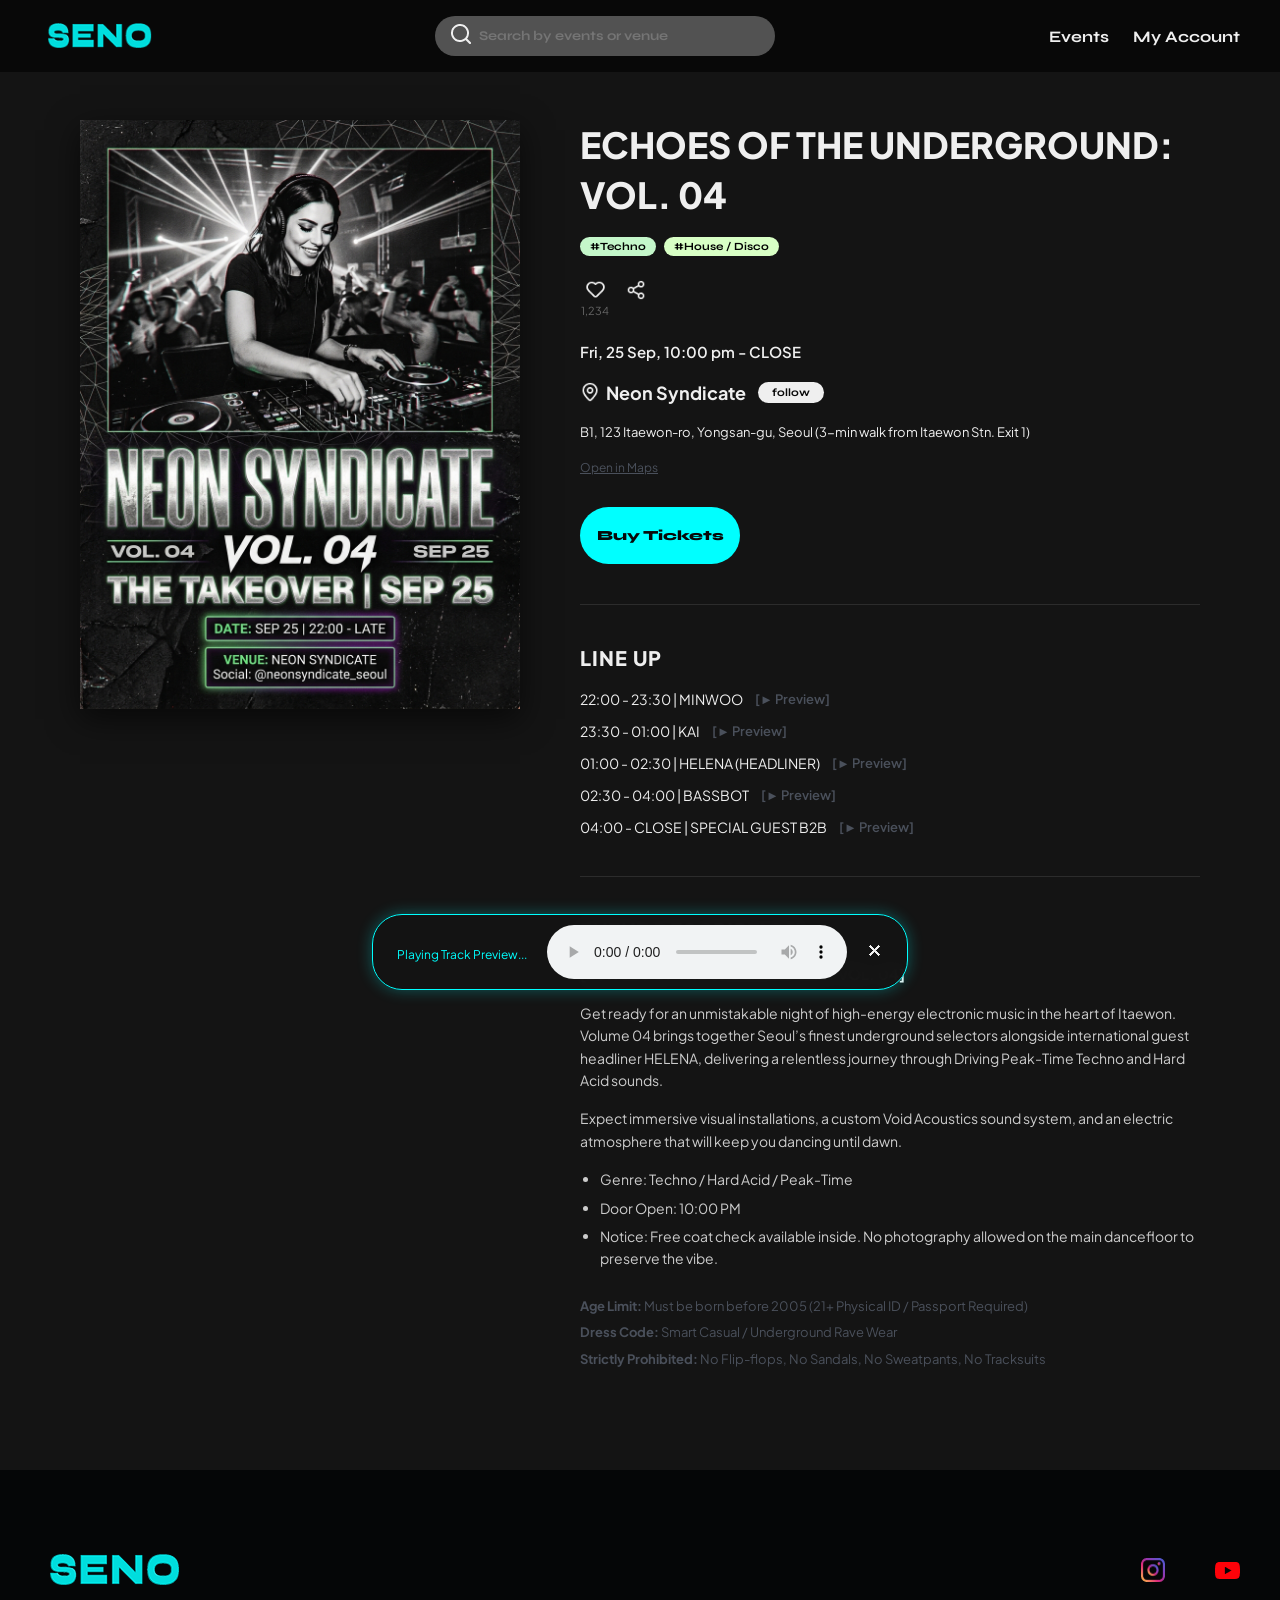
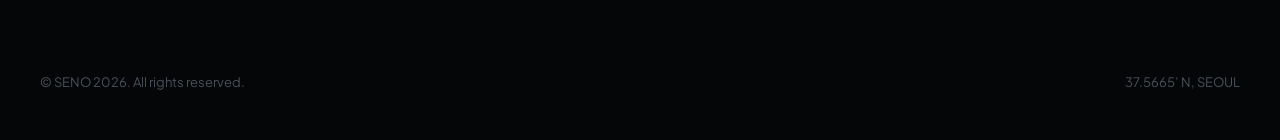
==== event-detail1.html @ 394ca1fa "Add files via upload" ====
<!DOCTYPE html>
<html lang="ko">
<head>
  <meta charset="UTF-8">
  <meta name="viewport" content="width=device-width, initial-scale=1.0">
  <title>SENO - ECHOES OF THE UNDERGROUND: VOL. 04</title>

  <!-- Google Fonts -->
  <link rel="preconnect" href="https://fonts.googleapis.com">
  <link rel="preconnect" href="https://fonts.gstatic.com" crossorigin>
  <link href="https://fonts.googleapis.com/css2?family=Noto+Sans+KR:wght@100..900&family=Plus+Jakarta+Sans:ital,wght@0,200..800;1,200..800&family=Syne:wght@400..800&display=swap" rel="stylesheet">

  <link rel="stylesheet" href="style.css">
  <link rel="stylesheet" href="events.css">
  <link rel="stylesheet" href="event-detail.css">
</head>
<body>

  <!-- GNB (Fixed) -->
  <header class="gnb">
    <div class="gnb-container">
      <a href="index.html" class="logo-link">
        <img src="img/logo.png" alt="SENO Logo" class="logo-img default-logo">
        <img src="img/logohover.png" alt="SENO Logo Hover" class="logo-img hover-logo">
      </a>
      
      <div class="search-bar">
        <span class="search-icon">
          <img src="img/search.png" alt="search-icon">
        </span>
        <input type="text" placeholder="Search by events or venue">
      </div>

      <nav class="nav-links">
        <a href="events.html" class="nav-item active-page">Events</a>
        <a href="account.html" class="nav-item">My Account</a>
      </nav>
    </div>
  </header>

  <!-- Detail Content Wrapper -->
  <main class="detail-container">
    
    <!-- 왼쪽: 스티키 고정 포스터 영역 -->
    <div class="sticky-poster-wrapper">
      <div class="sticky-poster-box">
        <img src="img/poster.jpg" alt="Event Poster" class="detail-poster-img">
      </div>
    </div>

    <!-- 오른쪽: 상세 정보 스크롤 영역 -->
    <div class="detail-info-wrapper">
      
      <!-- 헤더 섹션 (제목, 태그, 버튼 그룹) -->
      <section class="detail-header">
        <h1 class="detail-title">ECHOES OF THE UNDERGROUND: VOL. 04</h1>
        
        <div class="detail-tags">
          <span class="genre-tag tag-techno">#Techno</span>
          <span class="genre-tag tag-house">#House / Disco</span>
        </div>

        <div class="action-bar">
          <button class="like-btn" aria-label="Save Event">
            <div class="custom-heart-icon">
              <img src="img/heart.png" alt="heart" class="heart-img">
            </div>
            <span class="like-count" data-count="1234">1,234</span>
          </button>

          <button class="share-btn" aria-label="Share Event" id="shareBtn">
            <div class="custom-share-icon">
              <!-- 👇 공유 아이콘 <img> 넣는 곳 -->
              <img src="img/share.png" alt="share">
            </div>
          </button>
        </div>

        <div class="event-meta">
          <p class="event-datetime">Fri, 25 Sep, 10:00 pm - CLOSE</p>
          
          <div class="venue-line">
            <div class="venue-name-group">
              <span class="location-icon">
                <img src="img/location.png" alt="location">
              </span>
              <a href="venue-detail1.html" class="venue-link">
                <span class="venue-name">Neon Syndicate</span>
              </a>
            </div>
            <button class="follow-btn" id="followBtn">follow</button>
          </div>

          <p class="venue-address">B1, 123 Itaewon-ro, Yongsan-gu, Seoul (3-min walk from Itaewon Stn. Exit 1)</p>
          <a href="https://maps.google.com" target="_blank" class="open-maps-link">Open in Maps</a>
        </div>

        <!-- Buy Tickets 버튼 (네온 핑크 그라데이션 및 네온 효과) -->
        <button class="btn-buy-tickets">Buy Tickets</button>
      </section>

      <hr class="detail-divider">

      <!-- LINE UP 섹션 -->
      <section class="detail-section">
        <h2 class="section-label">LINE UP</h2>
        <ul class="lineup-list">
          <li>
            <span>22:00 - 23:30 | MINWOO</span>
            <button class="btn-preview" data-audio="audio/sample1.mp3">[► Preview]</button>
          </li>
          <li>
            <span>23:30 - 01:00 | KAI</span>
            <button class="btn-preview" data-audio="audio/sample2.mp3">[► Preview]</button>
          </li>
          <li>
            <span>01:00 - 02:30 | HELENA (HEADLINER)</span>
            <button class="btn-preview" data-audio="audio/sample3.mp3">[► Preview]</button>
          </li>
          <li>
            <span>02:30 - 04:00 | BASSBOT</span>
            <button class="btn-preview" data-audio="audio/sample4.mp3">[► Preview]</button>
          </li>
          <li>
            <span>04:00 - CLOSE | SPECIAL GUEST B2B</span>
            <button class="btn-preview" data-audio="audio/sample5.mp3">[► Preview]</button>
          </li>
        </ul>
      </section>

      <hr class="detail-divider">

      <!-- EVENT DESCRIPTION 섹션 -->
      <section class="detail-section">
        <h2 class="section-label">EVENT DESCRIPTION</h2>
        <div class="description-content">
          <h3>[ECHOES OF THE UNDERGROUND: VOL. 04]</h3>
          <p>Get ready for an unmistakable night of high-energy electronic music in the heart of Itaewon. Volume 04 brings together Seoul’s finest underground selectors alongside international guest headliner HELENA, delivering a relentless journey through Driving Peak-Time Techno and Hard Acid sounds.</p>
          <p>Expect immersive visual installations, a custom Void Acoustics sound system, and an electric atmosphere that will keep you dancing until dawn.</p>

          <ul class="desc-bullet-list">
            <li>Genre: Techno / Hard Acid / Peak-Time</li>
            <li>Door Open: 10:00 PM</li>
            <li>Notice: Free coat check available inside. No photography allowed on the main dancefloor to preserve the vibe.</li>
          </ul>

          <div class="desc-policy">
            <p><strong>Age Limit:</strong> Must be born before 2005 (21+ Physical ID / Passport Required)</p>
            <p><strong>Dress Code:</strong> Smart Casual / Underground Rave Wear</p>
            <p><strong>Strictly Prohibited:</strong> No Flip-flops, No Sandals, No Sweatpants, No Tracksuits</p>
          </div>
        </div>
      </section>

    </div>

  </main>

  <!-- 인페이지 오디오 플레이어 바 (미리듣기 클릭 시 바닥에 등장) -->
  <div class="inpage-audio-player" id="audioPlayerBar">
    <div class="player-info">
      <span class="playing-title">Playing Track Preview...</span>
    </div>
    <audio id="globalAudioPlayer" controls></audio>
    <button class="close-player-btn" id="closePlayerBtn">✕</button>
  </div>

  <!-- Footer -->
  <footer class="footer">
    <div class="footer-container">
      <div class="footer-logo">
        <img src="img/logo.png" alt="SENO Logo">
      </div>
      <div class="footer-right">
        <div class="sns-links">
          <a href="#"><img src="img/ig.png" alt="Instagram" class="ig"></a>
          <a href="#"><img src="img/youtube.png" alt="YouTube" class="youtube"></a>
        </div>
      </div>
    </div>
    <div class="footer-bottom">
      <p>© SENO 2026. All rights reserved.</p>
      <p>37.5665’ N, SEOUL</p>
    </div>
  </footer>

  <script src="event-detail.js"></script>
</body>
</html>
---- style.css ----
:root {
  --bg-color: #141414;
  --text-main: #efefef;
  --text-dimmed: #4a505b;
  --mint-color: #00ffff;
  --purple-color: #8338ec;
  --black-color: #080808;
  --green: #06ffa5;
  --pink: #ff00ff;
  --yellow: #c6ff33;
  --techno: #c4f7ca;
  --hd: #d8ffc5;
  --hr: #92eeff;
  --ec: #30afff;
  --bu: #5489b1;
  --tp: #626ac4;
  --orange: #ffb86b;
  --font-syne: "Syne", sans-serif;
  --font-plus: "Plus Jakarta Sans", sans-serif;
}

* {
  box-sizing: border-box;
  margin: 0;
  padding: 0;
}

body {
  background-color: var(--bg-color);
  color: var(--text-main);
  font-family: var(--font-plus);
  overflow-x: hidden;
}

/* GNB */
.gnb {
  position: fixed;
  top: 0;
  left: 0;
  width: 100%;
  background-color: rgba(8, 8, 8, 1);
  backdrop-filter: blur(10px);
  z-index: 1000;
  padding: 16px 40px;
}

.gnb-container {
  max-width: 1200px;
  margin: 0 auto;
  display: flex;
  align-items: center;
  justify-content: space-between;
}

.logo-link {
  position: relative;
  display: inline-block;
  width: 120px;
  height: 40px;
}

.logo-img {
  position: absolute;
  top: 0;
  left: 0;
  width: 100%;
  transition: opacity 0.3s ease;
}

.hover-logo {
  opacity: 0;
}

.logo-link:hover .default-logo {
  opacity: 0;
}

.logo-link:hover .hover-logo {
  opacity: 1;
}

.search-bar {
  display: flex;
  align-items: center;
  background-color: #525252;
  padding: 8px 16px;
  border-radius: 30px;
  width: 340px;
}

.search-bar input {
  background: transparent;
  border: none;
  outline: none;
  color: var(--text-main);
  margin-left: 8px;
  width: 100%;
  font-family: var(--font-syne);
  font-weight: 700;
}

.nav-links {
  display: flex;
  gap: 24px;
}

.nav-item {
  color: var(--text-main);
  text-decoration: none;
  font-weight: 500;
  transition: color 0.3s ease;
  font-family: var(--font-syne);
  font-weight: 700;
}

.nav-item:hover {
  color: var(--mint-color);
}

/* 메인 배너 (Hero Section) */
.hero-section {
  display: flex;
  align-items: center;
  justify-content: space-between;
  max-width: 1200px;
  margin: 100px auto 100px;
  padding: 0 20px;
}

.hero-content {
  flex: 1;
}

/* 네온사인 반짝임 효과 (600ms Ease-Out Dissolve) */
.neon-title {
  font-family: var(--font-plus);
  font-size: 64px;
  font-weight: 800;
  line-height: 1.1;
  color: #fff;
  animation: neonFlicker 1.2s infinite ease-out alternate;
}

@keyframes neonFlicker {
  0% {
    text-shadow: 0 0 4px var(--mint-color), 0 0 10px var(--mint-color);
    opacity: 1;
  }
  50% {
    text-shadow: 0 0 2px var(--mint-color), 0 0 5px var(--mint-color);
    opacity: 0.85;
  }
  100% {
    text-shadow: 0 0 15px var(--mint-color), 0 0 25px var(--mint-color);
    opacity: 1;
  }
}

/* Get The App 버튼 호버 네온/그라데이션 효과 */
.btn-get-app {
  margin-top: 32px;
  padding: 20px 10px;
  background: var(--mint-color);
  color: var(--black-color);
  border: none;
  border-radius: 30px;
  font-family: var(--font-syne);
  font-weight: 750;
  font-size: 15px;
  cursor: pointer;
  transition: all 0.3s ease;
}

.btn-get-app:hover {
  background: radial-gradient(circle, #85eff2 0%, var(--mint-color) 100%);
  box-shadow: 0 0 20px var(--mint-color), 0 0 35px var(--mint-color);
  transform: translateY(-2px);
}

.hero-video-box {
  width: 615px;
  height: 800px;
  background-color: #1e1e1e;
  overflow: hidden;
}

.hero-video {
  width: 100%;
  height: 100%;
  object-fit: cover;
}

/* Z-Pattern Section */
.z-pattern-container {
  max-width: 1200px;
  margin: 0 auto;
  padding: 0 20px 120px;
  display: flex;
  flex-direction: column;
  gap: 300px;
}

.z-row {
  display: flex;
  align-items: center;
  justify-content: space-between;
  gap: 60px;
}

.z-row.reverse {
  flex-direction: row-reverse;
}

.z-image-box {
  flex: 1;
  display: flex;
  justify-content: center;
}

#map-feature {
  margin-top: 140px;
}

#profile-feature {
  margin-bottom: 140px;
}

.feature-display-img {
  width: 480px;
  height: 600px;
  width: 100%;
  height: 100%;
  transition: opacity 0.4s ease, transform 0.4s ease;
}

.z-text-box {
  flex: 1;
}

.section-title {
  display: flex;
  align-items: center;
  gap: 12px;
  margin-bottom: 32px;
}

.section-title h2 {
  font-family: var(--font-plus);
  font-size: 36px;
}

.feature-icon {
  width: 36px;
  height: 36px;
}

.feature-list {
  list-style: none;
  display: flex;
  flex-direction: column;
  gap: 25px;
  font-family: var(--font-plus);
  font-size: 16px;
}

/* 1. 기본 상태: 텍스트와 아이콘 모두 어둡게 */
.feature-item {
  display: flex;
  align-items: center;
  gap: 12px;
  font-size: 16px;
  color: var(--text-dimmed);
  cursor: pointer;
  transition: color 0.3s ease, transform 0.3s ease;
  line-height: 1.5;
}

/* 기본 상태일 때 아이콘 어둡게 처리 */
.item-icon {
  width: 24px;
  height: 24px;
  object-fit: contain;
  filter: brightness(0.4) grayscale(50%);
  transition: filter 0.3s ease;
}

.feature-item span {
  flex: 1;
}

/* 2. Active 또는 Hover 상태: 텍스트 이동 + 아이콘 원래 색상으로 쨍하게 복원 */
.feature-item.active,
.feature-item:hover {
  color: var(--text-main);
  transform: translateX(6px);
}

/* 호버되거나 active일 때 해당 항목 안의 아이콘만 필터 해제 (원래 색상 복원) */
.feature-item.active .item-icon,
.feature-item:hover .item-icon {
  filter: none;
}

/* Become a Partner 버튼 */
.btn-partner {
  margin-top: 32px;
  padding: 15px 10px;
  background: var(--mint-color);
  color: var(--black-color);
  border: none;
  border-radius: 30px;
  font-family: var(--font-syne);
  font-weight: 750;
  font-size: 15px;
  cursor: pointer;
  transition: background-color 0.3s ease;
}

.btn-partner:hover {
  background-color: var(--purple-color);
}

/* Footer */
.footer {
  background-color: #050607;
  padding: 75px 40px 30px;
}

.footer-container {
  max-width: 1200px;
  margin: 0 auto;
  display: flex;
  justify-content: space-between;
  align-items: center;
}

.sns-links {
  display: flex;
  gap: 50px;
  align-items: center;
}

.ig {
  width: 24px;
  height: 24px;
}

.youtube {
  width: 25px;
  height: 17px;
}

.footer-bottom {
  max-width: 1200px;
  margin: 75px auto 20px;
  display: flex;
  justify-content: space-between;
  text-align: center;
  color: var(--text-dimmed);
  font-size: 13px;
  font-family: var(--font-plus);
}

/* QR 코드 모달 스타일 */
.qr-modal {
  display: none; /* 평소에는 숨김 */
  position: fixed;
  top: 0;
  left: 0;
  width: 100%;
  height: 100%;
  background-color: rgba(0, 0, 0, 0.75);
  backdrop-filter: blur(8px);
  z-index: 2000;
  justify-content: center;
  align-items: center;
}

.qr-modal-content {
  background-color: var(--mint-color);
  padding: 40px;
  border-radius: 24px;
  text-align: center;
  max-width: 380px;
  width: 90%;
  position: relative;
  box-shadow: 0 0 20px var(--mint-color);
}

.qr-modal-content h3 {
  font-family: var(--font-syne);
  font-size: 24px;
  margin-bottom: 12px;
  color: var(--black-color);
}

.qr-modal-content p {
  font-family: var(--font-plus);
  font-size: 14px;
  color: var(--black-color);
  margin-bottom: 24px;
  line-height: 1.4;
}

.qr-img {
  width: 200px;
  height: 200px;
  object-fit: contain;
  border-radius: 12px;
  background-color: var(--text-main);
  padding: 10px;
}

.qr-close-btn {
  position: absolute;
  top: 16px;
  right: 20px;
  font-size: 28px;
  color: var(--black-color);
  cursor: pointer;
  transition: opacity 0.3s ease;
}

.qr-close-btn:hover {
  opacity: 0.5;
}

/* ==========================================
   반응형 미디어 쿼리 (Responsive Breakpoints)
   ========================================== */

/* 1. 태블릿 PC (834px ~ 1279px) */
@media screen and (max-width: 1279px) {
  /* GNB 여백 조정 */
  .gnb {
    padding: 16px 24px;
  }

  .search-bar {
    width: 260px;
  }

  /* Hero Section 레이아웃 수축 */
  .hero-section {
    margin: 120px auto 80px;
    gap: 40px;
  }

  .neon-title {
    font-size: 52px;
  }

  .hero-video-box {
    width: 450px;
    height: 600px;
  }

  /* Z-Pattern 간격 조절 */
  .z-pattern-container {
    gap: 180px;
    padding-bottom: 80px;
  }

  .z-row {
    gap: 40px;
  }

  #map-feature {
    margin-top: 80px;
  }

  #profile-feature {
    margin-bottom: 80px;
  }
}

/* 2. 아이폰 / 모바일 (390px ~ 833px) 구간 */
@media screen and (max-width: 833px) {
  /* GNB 전체 영역을 세로(column) 정렬로 변경 */
  .gnb {
    padding: 12px 16px;
  }

  .gnb-container {
    flex-wrap: wrap; /* 요소들이 공간이 부족하면 아래로 떨어지도록 허용 */
    gap: 12px;
    justify-content: space-between;
  }

  /* 1) 로고: 왼쪽 상단 고정 */
  .logo-link {
    width: 80px;
    height: 26px;
  }

  /* 2) 검색창: 줄바꿈 없이 위쪽(로고 옆)에 그대로 유지 */
  .search-bar {
    display: flex; /* 화면에서 숨기지 않고 그대로 노출 */
    width: calc(100% - 100px); /* 로고 공간을 제외한 나머지 상단 폭을 차지 */
    max-width: 240px;
    padding: 6px 12px;
  }

  .search-bar input {
    font-size: 13px;
  }

  /* 3) Events & My Account 메뉴: 아래쪽 줄로 완전히 떨어지도록 폭 100% 부여 */
  .nav-links {
    width: 100%;
    display: flex;
    justify-content: center; /* 아래 줄에서 가운데 정렬 (원하시면 flex-start로 왼쪽 정렬 가능) */
    gap: 24px;
    padding-top: 4px;
    border-top: 1px solid rgba(255, 255, 255, 0.08); /* 상단 경계선을 살짝 주어 분리감 부여 */
  }

  .nav-item {
    font-size: 14px;
  }

  /* --- (이하 기존 모바일 스타일들 유지) --- */
  .hero-section {
    flex-direction: column;
    text-align: center;
    margin: 120px auto 60px; /* GNB가 두 줄이 되었으므로 상단 여백 살짝 조절 */
    gap: 40px;
  }

  .neon-title {
    font-size: 44px;
  }

  .btn-get-app {
    margin-top: 24px;
    width: 100%;
    max-width: 280px;
  }

  .hero-video-box {
    width: 100%;
    height: 480px;
    border-radius: 16px;
  }

  .z-pattern-container {
    gap: 100px;
    padding: 0 20px 80px;
  }

  .z-row, 
  .z-row.reverse {
    flex-direction: column;
    gap: 32px;
    text-align: left;
  }

  #map-feature {
    margin-top: 40px;
  }

  #profile-feature {
    margin-bottom: 40px;
  }

  .feature-display-img {
    max-width: 320px;
    margin: 0 auto;
  }

  .section-title h2 {
    font-size: 28px;
  }

  .btn-partner {
    width: 100%;
  }

  .footer {
    padding: 50px 20px 24px;
  }

  .footer-container {
    flex-direction: column;
    gap: 24px;
    align-items: center;
  }

  .footer-bottom {
    margin-top: 40px;
    flex-direction: column;
    gap: 8px;
    font-size: 12px;
  }
}
---- events.css ----
/* GNB 아래 Sticky 필터 바 설정 */
.sticky-filter-wrapper {
  position: sticky;
  top: 72px; /* 데스크탑 기준 GNB 높이 고려 */
  left: 0;
  width: 100%;
  background-color: var(--bg-color);
  border-bottom: 1px solid rgba(255, 255, 255, 0.08);
  z-index: 900;
  padding: 16px 40px;
}

.filter-container {
  max-width: 1200px;
  margin: 0 auto;
  display: flex;
  flex-direction: column;
  gap: 12px;
}

/* 1. Date Tag Button */
.date-filter-box {
  position: relative;
  display: inline-block;
}

.date-tag-btn {
  background: #262626;
  color: var(--text-main);
  border: 1px solid rgba(255, 255, 255, 0.15);
  border-radius: 8px;
  padding: 6px 14px;
  font-family: var(--font-syne);
  font-size: 13px;
  font-weight: 600;
  cursor: pointer;
  display: flex;
  align-items: center;
  gap: 8px;
  transition: all 0.2s ease;
}

.date-tag-btn:hover {
  border-color: var(--text-main);
}

.calendar-popup {
  display: none;
  position: absolute;
  top: 110%;
  left: 0;
  background: #1f1f1f;
  padding: 12px;
  border-radius: 12px;
  border: 1px solid rgba(255, 255, 255, 0.1);
  box-shadow: 0 10px 25px rgba(0, 0, 0, 0.5);
  z-index: 10;
}

.calendar-popup.show {
  display: block;
}

.calendar-popup input[type="date"] {
  background: var(--bg-color);
  color: var(--text-main);
  border: 1px solid rgba(255, 255, 255, 0.2);
  padding: 8px 12px;
  border-radius: 6px;
  font-family: var(--font-syne);
  color-scheme: dark;
}

/* 2. Type Buttons */
.type-filter-group {
  display: flex;
  gap: 10px;
}

.type-btn {
  padding: 8px 20px;
  border-radius: 20px;
  border: none;
  font-family: var(--font-syne);
  font-weight: 700;
  font-size: 14px;
  cursor: pointer;
  transition: all 0.25s ease;
}

.type-btn.party.active {
  background-color: var(--yellow);
  color: var(--black-color);
}

.type-btn.festival.active {
  background-color: var(--orange);
  color: var(--black-color);
}

.type-btn:hover {
  box-shadow: inset 0 3px 6px rgba(0, 0, 0, 0.4);
}

.type-btn:not(.active) {
  background-color: var(--text-main) !important;
  color: var(--black-color) !important;
  box-shadow: none;
}

/* 3. Genre Buttons (기본 숨김 클래스) */
.genre-filter-group {
  display: flex;
  flex-wrap: wrap;
  gap: 8px;
  max-height: 100px;
  transition: all 0.3s ease;
}

.genre-filter-group.hide {
  display: none;
}

.genre-btn {
  padding: 6px 14px;
  border-radius: 16px;
  border: none;
  font-family: var(--font-syne);
  font-size: 12px;
  font-weight: 700;
  cursor: pointer;
  transition: all 0.2s ease;
}

.genre-btn[data-genre="techno"].active { background: var(--techno); color: var(--black-color); }
.genre-btn[data-genre="house"].active { background: var(--hd); color: var(--black-color); }
.genre-btn[data-genre="hiphop"].active { background: var(--hr); color: var(--black-color); }
.genre-btn[data-genre="edm"].active { background: var(--ec); color: var(--black-color); }
.genre-btn[data-genre="bass"].active { background: var(--bu); color: var(--black-color); }
.genre-btn[data-genre="trance"].active { background: var(--tp); color: var(--black-color); }

.genre-btn:not(.active) {
  background: #333333;
  color: #888888;
}

.genre-btn:hover {
  box-shadow: inset 0 3px 6px rgba(0, 0, 0, 0.4);
}

/* Main Events Layout */
.events-main-container {
  max-width: 1200px;
  margin: 100px auto 100px;
  padding: 0 40px;
}

.date-group {
  margin-bottom: 50px;
}

.group-date-header {
  font-family: var(--font-plus);
  font-size: 22px;
  font-weight: 700;
  color: var(--text-main);
  padding-bottom: 12px;
  border-bottom: 1px solid rgba(255, 255, 255, 0.2);
  margin-bottom: 24px;
}

.event-card-list {
  display: flex;
  flex-direction: column;
  gap: 16px;
}

.event-card {
  display: flex;
  align-items: center;
  background: #171717;
  border-radius: 10px;
  padding: 16px 24px;
  gap: 24px;
  border: 1px solid transparent;
  transition: border-color 0.3s ease;
}

.event-card:hover {
  border-color: var(--mint-color);
}

.card-thumb {
  width: 120px;
  height: 90px;
  overflow: hidden;
  flex-shrink: 0;
  background-color: #262626;
}

.card-thumb img {
  width: 100%;
  height: 100%;
  object-fit: cover;
}

.card-info {
  flex: 1;
  display: flex;
  flex-direction: column;
  gap: 15px;
}

.card-title {
  font-family: var(--font-plus);
  font-size: 18px;
  font-weight: 700;
  color: #fff;
}

.card-tags {
  display: flex;
  gap: 6px;
}

.genre-tag {
  font-family: var(--font-syne);
  font-size: 11px;
  font-weight: 700;
  padding: 3px 10px;
  border-radius: 12px;
  color: #000;
}

.tag-techno { background: var(--techno); }
.tag-house { background: var(--hd); }
.tag-hiphop { background: var(--hr); }
.tag-edm { background: var(--ec); }
.tag-bass { background: var(--bu); }
.tag-trance { background: var(--tp); }

.card-venue {
  font-family: var(--font-plus);
  font-size: 14px;
  font-weight: 100;
  color: var(--text-main);
}

/* 이벤트 카드 내 베뉴 이름 호버 효과 */
.card-venue {
  font-family: var(--font-plus);
  font-size: 14px;
  font-weight: 100;
  color: var(--text-main);
  cursor: pointer; 
  transition: color 0.2s ease; 
}

.card-venue:hover {
  color: var(--mint-color); 
}

.venue-link {
  text-decoration: none;
  color: inherit;
}

/* Like Heart Button */
.like-btn {
  background: transparent;
  border: none;
  cursor: pointer;
  display: flex;
  flex-direction: column;
  align-items: center;
  gap: 4px;
  color: #666;
  transition: transform 0.2s ease, color 0.2s ease;
}

.custom-heart-icon {
  width: 30px;
  height: 20px;
  display: flex;
  align-items: center;
  justify-content: center;
}

.custom-heart-icon img {
  width: 100%;
  height: 100%;
  object-fit: contain;
  transition: filter 0.3s ease;
}

.like-count {
  font-family: var(--font-plus);
  font-size: 11px;
}

.like-btn.liked .custom-heart-icon img {
  /* 채도와 색상을 조절하여 핑크빛(#ff00ff)으로 변환하는 필터 */
  filter: brightness(0) saturate(100%) invert(26%) sepia(93%) saturate(7483%) hue-rotate(301deg) brightness(101%) contrast(101%);
}

/* ==========================================
   반응형 미디어 쿼리 (Responsive Breakpoints)
   ========================================== */
@media screen and (max-width: 1279px) {
  .gnb {
    padding: 16px 24px;
  }
  .search-bar {
    width: 260px;
  }
}

/* 모바일 화면 (833px 이하) - GNB가 두 줄이 될 때 필터 바가 가려지지 않도록 top 높이 재조정 */
@media screen and (max-width: 833px) {
  .sticky-filter-wrapper {
    top: 94px; /* GNB가 두 줄로 늘어난 높이에 맞춰 아래로 밀어줌 */
  }

  .gnb {
    padding: 12px 16px;
  }

  .gnb-container {
    flex-wrap: wrap;
    gap: 12px;
    justify-content: space-between;
  }

  .logo-link {
    width: 80px;
    height: 26px;
  }

  .search-bar {
    display: flex;
    width: calc(100% - 100px);
    max-width: 240px;
    padding: 6px 12px;
  }

  .search-bar input {
    font-size: 13px;
  }

  .nav-links {
    width: 100%;
    display: flex;
    justify-content: center;
    gap: 24px;
    padding-top: 4px;
    border-top: 1px solid rgba(255, 255, 255, 0.08);
  }

  .nav-item {
    font-size: 14px;
  }
}
---- event-detail.css ----
/* 메인 컨테이너 (좌우 2열 배치) */
.detail-container {
  max-width: 1200px;
  margin: 120px auto 100px;
  padding: 0 40px;
  display: flex;
  gap: 60px;
  align-items: flex-start;
}

/* 1. 스티키 포스터 영역 (푸터 가리기 직전까지 스크롤 따라 내려감) */
.sticky-poster-wrapper {
  flex: 0 0 440px;
  position: sticky;
  top: 100px; /* GNB 아래 위치 고정 */
}

.sticky-poster-box {
  width: 100%;
  overflow: hidden;
  box-shadow: 0 10px 30px rgba(0, 0, 0, 0.6);
}

.detail-poster-img {
  width: 100%;
  display: block;
  object-fit: cover;
}

/* 2. 오른쪽 정보 영역 */
.detail-info-wrapper {
  flex: 1;
}

.detail-title {
  font-family: var(--font-plus);
  font-size: 36px;
  font-weight: 800;
  color: var(--text-main);
  line-height: 1.4;
  margin-bottom: 16px;
}

.detail-tags {
  display: flex;
  gap: 8px;
  margin-bottom: 24px;
}

/* 액션 바 (하트 & 공유) */
.action-bar {
  display: flex;
  align-items: center;
  gap: 16px;
  margin-bottom: 24px;
}

.share-btn {
  background: transparent;
  border: none;
  cursor: pointer;
}

.custom-share-icon {
  width: 20px;
  height: 20px;
  display: flex;
  align-items: center;
  justify-content: center;
  margin-bottom: 18px;
}

.custom-share-icon img {
  width: 100%;
  height: 100%;
  object-fit: contain;
}

/* 메타 정보 (날짜, 장소, 주소) */
.event-meta {
  display: flex;
  flex-direction: column;
  gap: 20px;
  font-family: var(--font-plus);
}

.event-datetime {
  font-size: 15px;
  font-weight: 600;
  color: var(--text-main);
}

.venue-line {
  display: flex;
  align-items: center;
  gap: 12px;
}

.venue-name-group {
  display: flex;
  align-items: center;
  gap: 6px;
}

.location-icon {
  width: 20px;
  height: 20px;
  display: inline-flex;
}

.location-icon img {
  width: 100%;
  height: 100%;
  object-fit: contain;
}

.venue-name {
  font-size: 18px;
  font-weight: 700;
  color: var(--text-main);
}

/* 이벤트 상세페이지 내 베뉴 이름 호버 효과 */
.venue-name {
  font-size: 18px;
  font-weight: 700;
  color: var(--text-main);
  cursor: pointer;
  transition: color 0.2s ease;
}

.venue-name:hover {
  color: var(--mint-color);
}

.venue-link {
  text-decoration: none;
  color: inherit;
}

/* Follow 버튼 (inner shadow 호버 효과 + 클릭시 보라색 변환) */
.follow-btn {
  padding: 4px 14px;
  border-radius: 14px;
  background-color: var(--text-main);
  color: var(--black-color);
  border: none;
  outline: none;
  font-family: var(--font-syne);
  font-size: 11px;
  font-weight: 700;
  cursor: pointer;
  transition: all 0.25s ease;
}

.follow-btn:hover {
  box-shadow: inset 0 3px 6px rgba(0, 0, 0, 0.4);
}

.follow-btn.following {
  background-color: var(--purple-color);
  color: var(--black-color);
}

.venue-address {
  font-size: 13px;
  color: var(--text-main);
}

.open-maps-link {
  font-size: 12px;
  color: var(--text-dimmed);
  text-decoration: underline;
  width: fit-content;
  transition: color 0.2s ease;
}

.open-maps-link:hover {
  color: var(--mint-color);
}

/* Buy Tickets 버튼 (네온 핑크 + 중앙 그라데이션) */
.btn-buy-tickets {
  margin-top: 32px;
  width: 160px;
  padding: 20px 0;
  background: var(--mint-color);
  color: var(--black-color);
  border: none;
  border-radius: 50px;
  font-family: var(--font-syne);
  font-weight: 800;
  font-size: 14px;
  cursor: pointer;
  transition: all 0.3s ease;
}

.btn-buy-tickets:hover {
  background: radial-gradient(circle, #ff99ff 0%, #ff1ac6 100%);
  box-shadow: 0 0 15px var(--pink), 0 0 30px var(--pink);
  transform: translateY(-2px);
}

.detail-divider {
  border: none;
  border-top: 1px solid rgba(255, 255, 255, 0.1);
  margin: 40px 0;
}

/* 섹션 타이틀 */
.section-label {
  font-family: var(--font-plus);
  font-size: 20px;
  font-weight: 800;
  letter-spacing: 1px;
  margin-bottom: 20px;
  color: var(--text-main);
}

/* Lineup 리스트 */
.lineup-list {
  list-style: none;
  display: flex;
  flex-direction: column;
  gap: 14px;
  font-family: var(--font-plus);
  font-size: 14px;
}

.lineup-list li {
  display: flex;
  align-items: center;
  gap: 12px;
  color: var(--text-main);
}

.btn-preview {
  background: transparent;
  border: none;
  color: var(--text-dimmed);
  font-family: var(--font-plus);
  font-size: 13px;
  font-weight: 600;
  cursor: pointer;
  transition: color 0.2s ease;
}

.btn-preview:hover {
  color: var(--mint-color);
}

/* Event Description */
.description-content {
  font-family: var(--font-plus);
  font-size: 14px;
  line-height: 1.6;
  color: #ccc;
  display: flex;
  flex-direction: column;
  gap: 16px;
}

.description-content h3 {
  font-size: 15px;
  color: var(--text-main);
}

.desc-bullet-list {
  list-style-type: disc;
  padding-left: 20px;
  display: flex;
  flex-direction: column;
  gap: 6px;
}

.desc-policy {
  margin-top: 10px;
  display: flex;
  flex-direction: column;
  gap: 6px;
  font-size: 13px;
  color: var(--text-dimmed);
}

/* 하단 fixed 오디오 플레이어 바 */
.inpage-audio-player {
  position: fixed;
  bottom: -90px; /* 숨김 상태 */
  left: 50%;
  transform: translateX(-50%);
  background: rgba(20, 20, 20, 0.95);
  border: 1px solid var(--mint-color);
  box-shadow: 0 0 15px rgba(0, 255, 255, 0.3);
  backdrop-filter: blur(10px);
  padding: 10px 24px;
  border-radius: 30px;
  display: flex;
  align-items: center;
  gap: 20px;
  z-index: 1000;
  transition: bottom 0.4s ease;
}

.inpage-audio-player.active {
  bottom: 24px; /* 노출 */
}

.playing-title {
  font-size: 12px;
  font-family: var(--font-plus);
  color: var(--mint-color);
}

.close-player-btn {
  background: transparent;
  border: none;
  color: var(--text-main);
  cursor: pointer;
  font-size: 16px;
}

/* 반응형 (태블릿/모바일) */
@media screen and (max-width: 833px) {
  .detail-container {
    flex-direction: column;
    margin-top: 140px;
    gap: 40px;
  }
  
  .sticky-poster-wrapper {
    position: relative;
    top: 0;
    width: 100%;
    flex: none;
  }
}
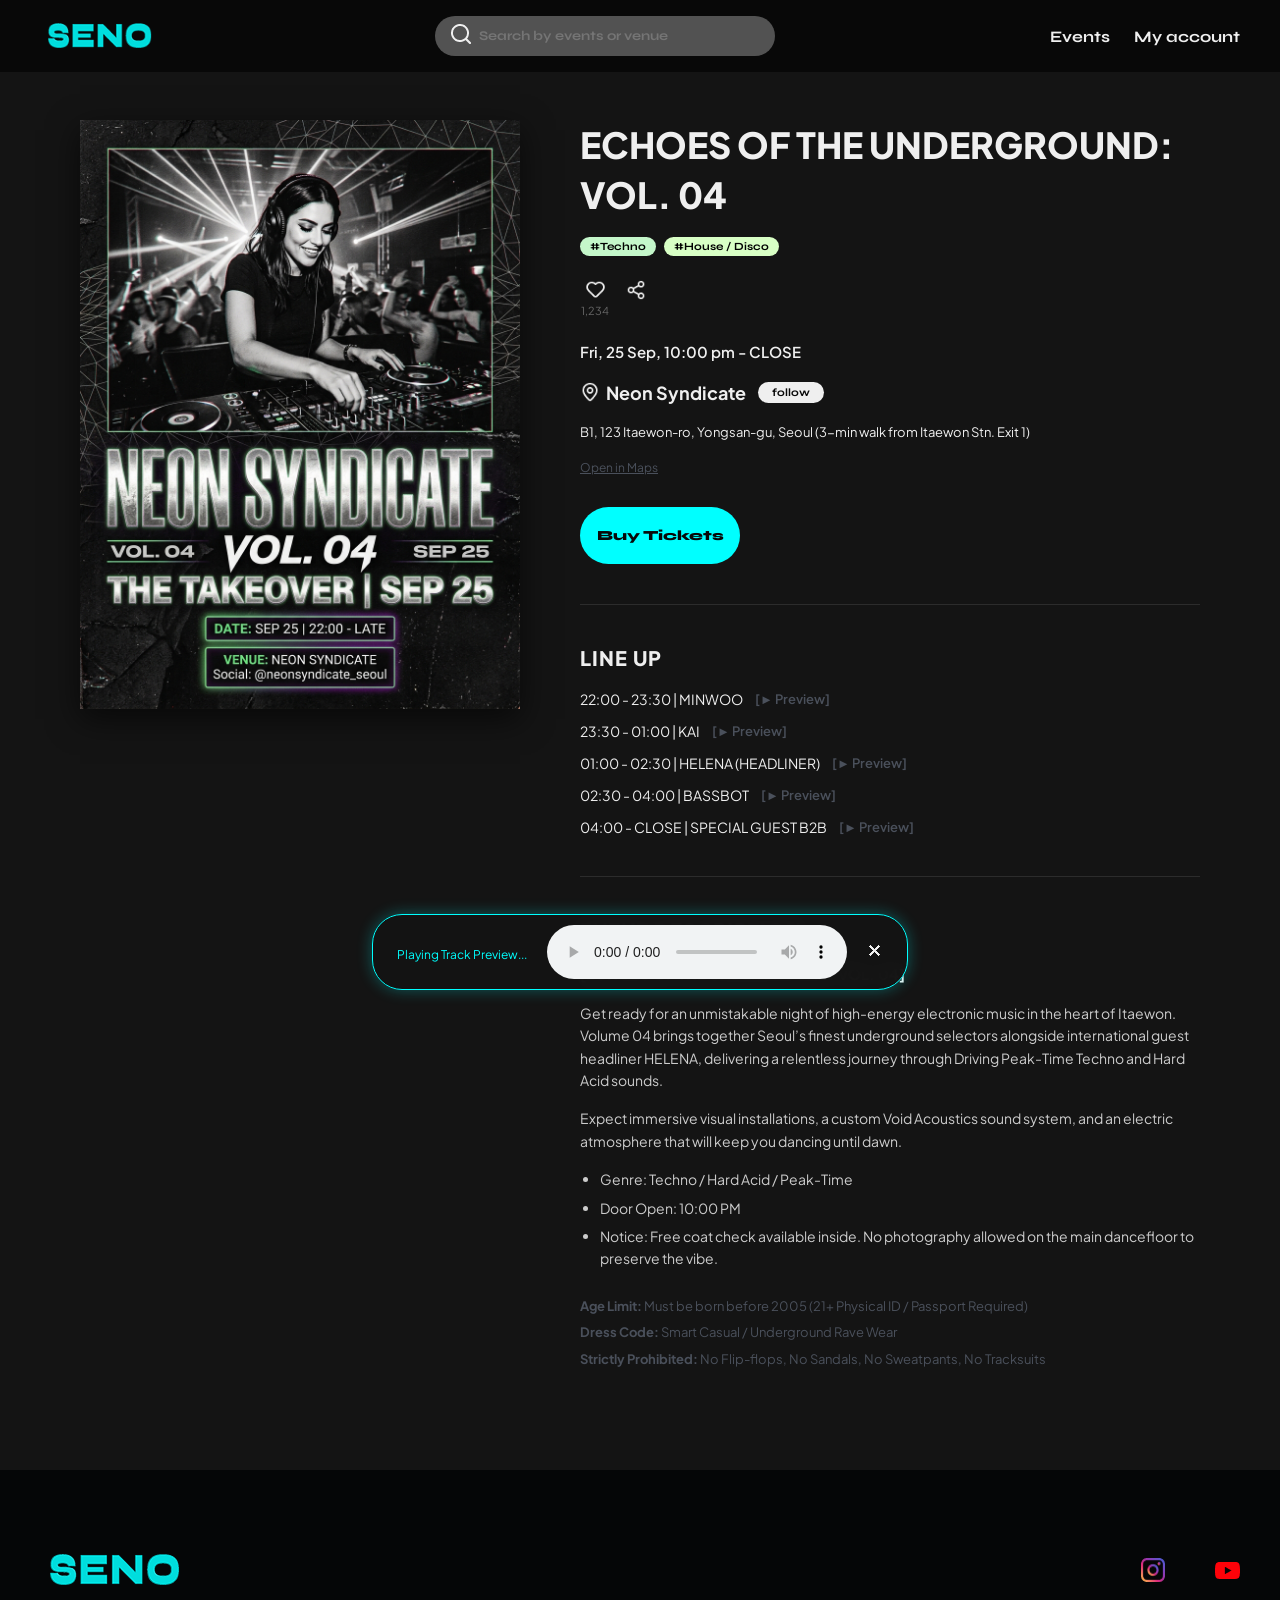
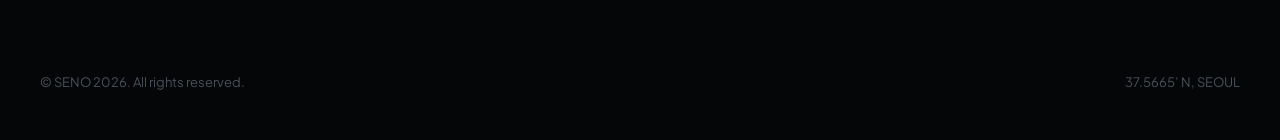
==== commit 309cfff5: "Update event-detail1.html" ====
--- a/event-detail1.html
+++ b/event-detail1.html
@@ -33,7 +33,7 @@
 
       <nav class="nav-links">
         <a href="events.html" class="nav-item active-page">Events</a>
-        <a href="account.html" class="nav-item">My Account</a>
+        <a href="account.html" class="nav-item">My account</a>
       </nav>
     </div>
   </header>
@@ -186,4 +186,4 @@
 
   <script src="event-detail.js"></script>
 </body>
-</html>+</html>
